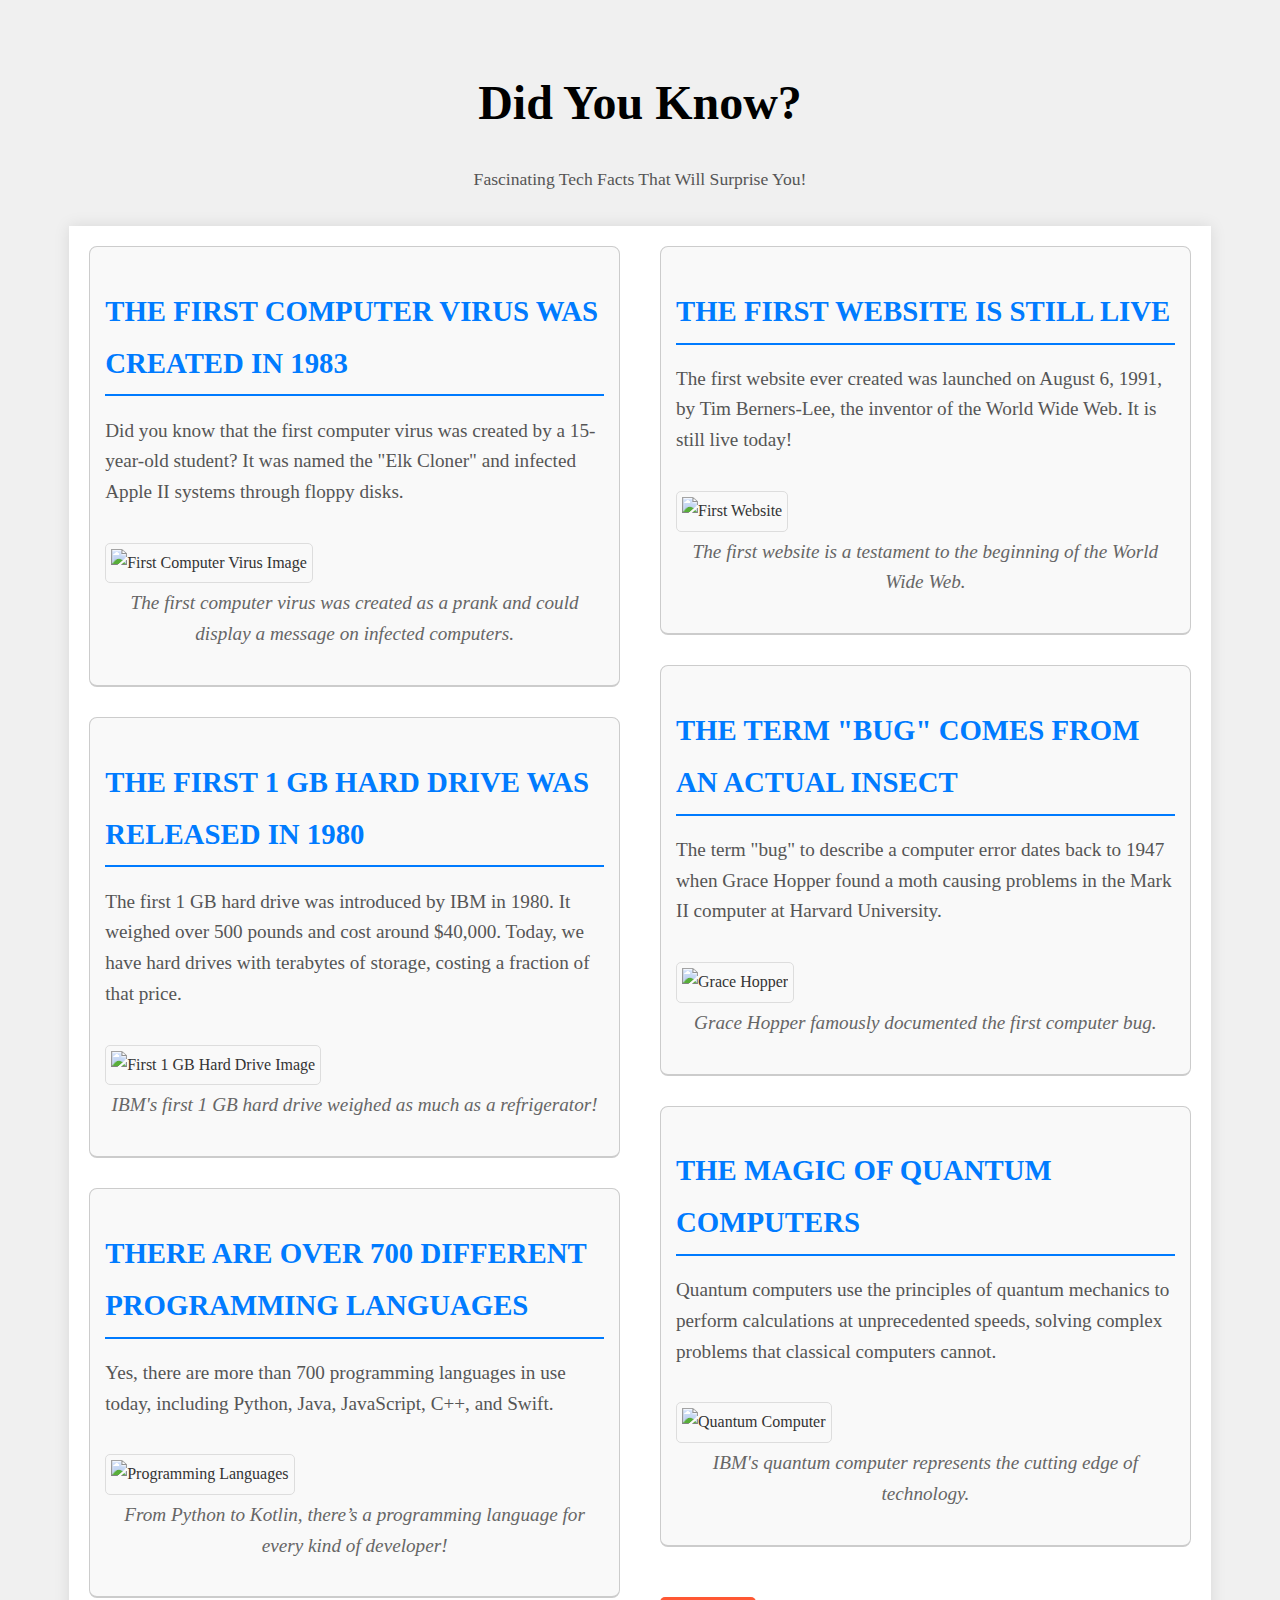
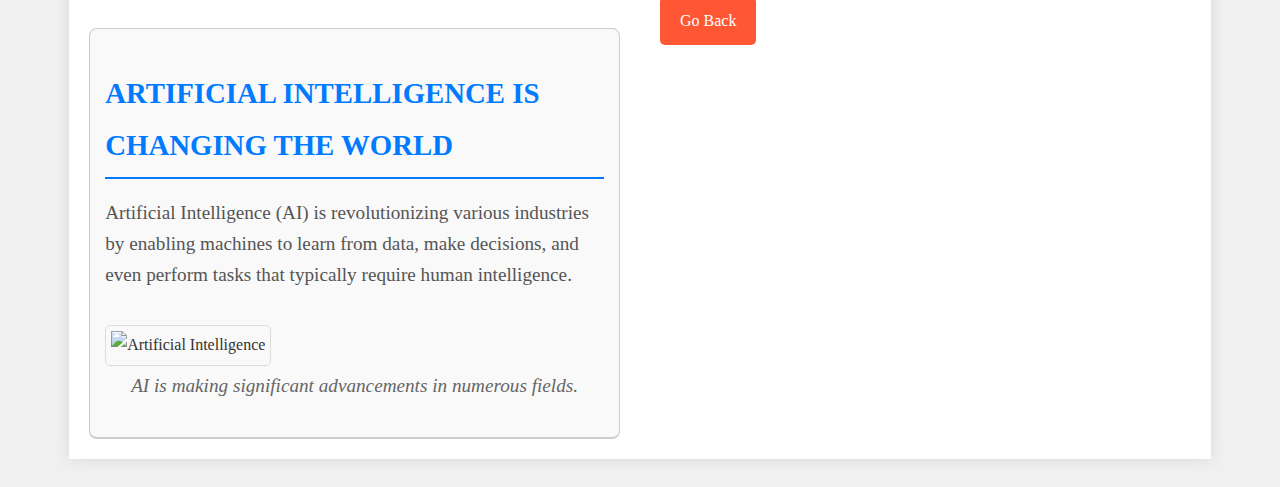
==== did-you-know.html @ 9401b305 "Add files via upload" ====
<!DOCTYPE html>
<html lang="en">
<head>
    <meta charset="UTF-8">
    <meta name="viewport" content="width=device-width, initial-scale=1.0">
    <title>Did You Know? - Tech Facts</title>
    <link rel="stylesheet" href="did-you-know.css"> <!-- Link to external CSS -->
    <style>
        body {
            font-family: 'Georgia', serif; /* Classic newspaper font */
            background-color: #f0f0f0; /* Light grey background to simulate paper */
            color: #333; /* Dark grey text */
            line-height: 1.8;
            padding: 20px;
        }

        h1, h2 {
            font-family: 'Times New Roman', serif;
            font-weight: bold;
            color: #000; /* Black for headlines */
        }

        header {
            text-align: center;
            margin-bottom: 30px;
        }

        .container {
            width: 90%;
            margin: auto;
            padding: 20px;
            background-color: white;
            box-shadow: 0px 0px 15px rgba(0, 0, 0, 0.1);
            column-count: 2; /* Two columns for newspaper feel */
            column-gap: 40px; /* Gap between columns */
        }

        .article {
            margin-bottom: 30px;
            padding: 15px;
            border-bottom: 2px solid #ccc;
            break-inside: avoid; /* Prevent articles from breaking across columns */
        }

        .article h2 {
            font-size: 1.8em;
            text-transform: uppercase;
            margin-bottom: 10px;
        }

        .article p {
            line-height: 1.6;
            font-size: 1.2em;
        }

        img {
            max-width: 100%;
            height: auto;
            margin: 15px 0;
            border: 1px solid #ddd;
            padding: 5px;
        }

        .caption {
            font-size: 0.9em;
            color: #666;
            text-align: center;
            margin-top: -10px;
        }

        .back-button {
            background-color: #FF5733;
            color: white;
            padding: 10px 20px;
            text-align: center;
            text-decoration: none;
            display: inline-block;
            margin-top: 20px;
            border-radius: 5px;
            font-size: 16px;
        }

        .back-button:hover {
            background-color: #C70039;
        }
    </style>
</head>
<body>

    <header>
        <h1>Did You Know?</h1>
        <p>Fascinating Tech Facts That Will Surprise You!</p>
    </header>

    <div class="container">
        <!-- Fact 1 -->
        <div class="article">
            <h2> The First Computer Virus Was Created in 1983</h2>
            <p>Did you know that the first computer virus was created by a 15-year-old student? It was named the "Elk Cloner" and infected Apple II systems through floppy disks.</p>
            <img src="https://as2.ftcdn.net/v2/jpg/02/16/26/21/1000_F_216262123_P9mDwiniMZnzDAH4I41uq1hCdsZxccsr.jpg" alt="First Computer Virus Image">
            <p class="caption">The first computer virus was created as a prank and could display a message on infected computers.</p>
        </div>

        <!-- Fact 2 -->
        <div class="article">
            <h2> The First 1 GB Hard Drive Was Released in 1980</h2>
            <p>The first 1 GB hard drive was introduced by IBM in 1980. It weighed over 500 pounds and cost around $40,000. Today, we have hard drives with terabytes of storage, costing a fraction of that price.</p>
            <img src="https://th.bing.com/th/id/R.dabe7a5b4aa67c8bc72bfa66882c0131?rik=J7tORdN3Tm9Vsg&riu=http%3a%2f%2fwww.marcofolio.net%2fimages%2fstories%2ffun%2fother%2fhistory%2f1_gb.jpg&ehk=oq9K9m30EKQnGX7b0rT1eeibiU4h3f2dODgzLwXgjaw%3d&risl=&pid=ImgRaw&r=0" alt="First 1 GB Hard Drive Image">
            <p class="caption">IBM's first 1 GB hard drive weighed as much as a refrigerator!</p>
        </div>

        <!-- Fact 3 -->
        <div class="article">
            <h2> There Are Over 700 Different Programming Languages</h2>
            <p>Yes, there are more than 700 programming languages in use today, including Python, Java, JavaScript, C++, and Swift.</p>
            <img src="https://th.bing.com/th/id/OIP.vAZV-CCrB_A2ZooKeOEf4AHaEp?rs=1&pid=ImgDetMain" alt="Programming Languages">
            <p class="caption">From Python to Kotlin, there’s a programming language for every kind of developer!</p>
        </div>

        <!-- Fact 4 -->
        <div class="article">
            <h2> Artificial Intelligence is Changing the World</h2>
            <p>Artificial Intelligence (AI) is revolutionizing various industries by enabling machines to learn from data, make decisions, and even perform tasks that typically require human intelligence.</p>
            <img src="https://cdn.pixabay.com/photo/2023/05/07/07/03/ai-generated-7975810_1280.jpg" alt="Artificial Intelligence">
            <p class="caption">AI is making significant advancements in numerous fields.</p>
        </div>

        <!-- Fact 5 -->
        <div class="article">
            <h2> The First Website is Still Live</h2>
            <p>The first website ever created was launched on August 6, 1991, by Tim Berners-Lee, the inventor of the World Wide Web. It is still live today!</p>
            <img src="https://th.bing.com/th/id/OIP.IJgeCd9UuMdzy9P7BmsC3AHaEg?rs=1&pid=ImgDetMain" alt="First Website">
            <p class="caption">The first website is a testament to the beginning of the World Wide Web.</p>
        </div>

        <!-- Fact 6 -->
        <div class="article">
            <h2> The Term "Bug" Comes from an Actual Insect</h2>
            <p>The term "bug" to describe a computer error dates back to 1947 when Grace Hopper found a moth causing problems in the Mark II computer at Harvard University.</p>
            <img src="https://th.bing.com/th/id/R.30b762702a7ce9c20ffcf2cb7fe252a7?rik=V2jwySw8XwoI0w&riu=http%3a%2f%2fwww.poorwilliam.net%2fpix%2fcomputer-harvard-ibm-mark1.jpg&ehk=SAkkCffZuXyZBrWF%2fuAKo%2fZc2D3oiLpAXRvM01cUQyY%3d&risl=&pid=ImgRaw&r=0" alt="Grace Hopper">
            <p class="caption">Grace Hopper famously documented the first computer bug.</p>
        </div>

        <!-- Fact 7 -->
        <div class="article">
            <h2> The Magic of Quantum Computers</h2>
            <p>Quantum computers use the principles of quantum mechanics to perform calculations at unprecedented speeds, solving complex problems that classical computers cannot.</p>
            <img src="https://s.yimg.com/os/creatr-uploaded-images/2021-01/8ca1aa50-6246-11eb-afef-959314e514b9" alt="Quantum Computer">
            <p class="caption">IBM's quantum computer represents the cutting edge of technology.</p>
        </div>

        <!-- Back Button -->
        <a href="exp.html" class="back-button">Go Back</a>

    </div>

</body>
</html>
---- did-you-know.css ----
/* Body styles */
body {
    font-family: 'Merriweather', serif; /* Classic newspaper font */
    background-color: #f4f4f4; /* Light grey background to simulate paper */
    color: #333; /* Dark grey text */
    line-height: 1.8;
    padding: 20px;
}

/* Header styles */
h1 {
    font-family: 'Times New Roman', serif;
    font-weight: bold;
    color: #FF5733; /* Bright orange for the main headline */
    font-size: 3em; /* Larger main title */
    text-align: center;
    margin-bottom: 10px;
}

h2 {
    font-family: 'Georgia', serif;
    font-weight: bold;
    color: #007BFF; /* Bright blue for section headings */
    font-size: 2em; /* Increased font size for section headings */
    text-transform: uppercase;
    border-bottom: 2px solid #007BFF; /* Blue underline for section headings */
    padding-bottom: 5px; /* Space between heading and underline */
}

/* Paragraph styles */
p {
    color: #555; /* Softer grey text for readability */
    font-size: 1.1em;
    margin-bottom: 20px;
}

/* Container styles */
.container {
    width: 90%;
    margin: auto;
    padding: 20px;
    background-color: #ffffff; /* White background for the main content area */
    box-shadow: 0px 0px 15px rgba(0, 0, 0, 0.1); /* Soft shadow for the container */
    column-count: 2; /* Two columns for newspaper feel */
    column-gap: 40px; /* Gap between columns */
}

/* Article styles */
.article {
    margin-bottom: 30px;
    padding: 15px;
    border: 1px solid #ccc; /* Light grey border for article separation */
    border-radius: 8px; /* Rounded corners for articles */
    background-color: #f9f9f9; /* Light grey background for articles */
    transition: background-color 0.3s ease; /* Smooth transition for hover effect */
}

/* Article hover effect */
.article:hover {
    background-color: #e0f7fa; /* Light blue background on hover */
}

/* Article heading styles */
.article h2 {
    color: #007BFF; /* Consistent bright blue for subheadings */
    margin-bottom: 10px; /* Space below heading */
}

/* Image styles */
img {
    max-width: 100%;
    height: auto;
    margin: 15px 0;
    border: 2px solid #007BFF; /* Blue border around images */
    border-radius: 5px; /* Rounded corners for images */
    transition: transform 0.3s; /* Smooth scaling on hover */
}

img:hover {
    transform: scale(1.05); /* Scale image slightly on hover */
}

/* Caption styles */
.caption {
    font-size: 0.9em;
    color: #666;
    text-align: center;
    margin-top: -10px;
    font-style: italic; /* Italics for captions */
}

/* Back button styles */
.back-button {
    background-color: #FF5733; /* Bright orange back button */
    color: white;
    padding: 10px 20px;
    text-align: center;
    text-decoration: none;
    display: inline-block;
    margin-top: 20px;
    border-radius: 5px;
    font-size: 16px;
    transition: background-color 0.3s ease; /* Smooth transition on hover */
}

.back-button:hover {
    background-color: #C70039; /* Darker red on hover */
}

/* Highlight class for important facts */
.highlight {
    background-color: #007BFF; /* Bright blue highlight */
    color: white; /* White text for highlight */
    padding: 5px 10px; /* Padding for the highlight */
    border-radius: 3px; /* Rounded corners for highlights */
    font-weight: bold; /* Bold text for emphasis */
}
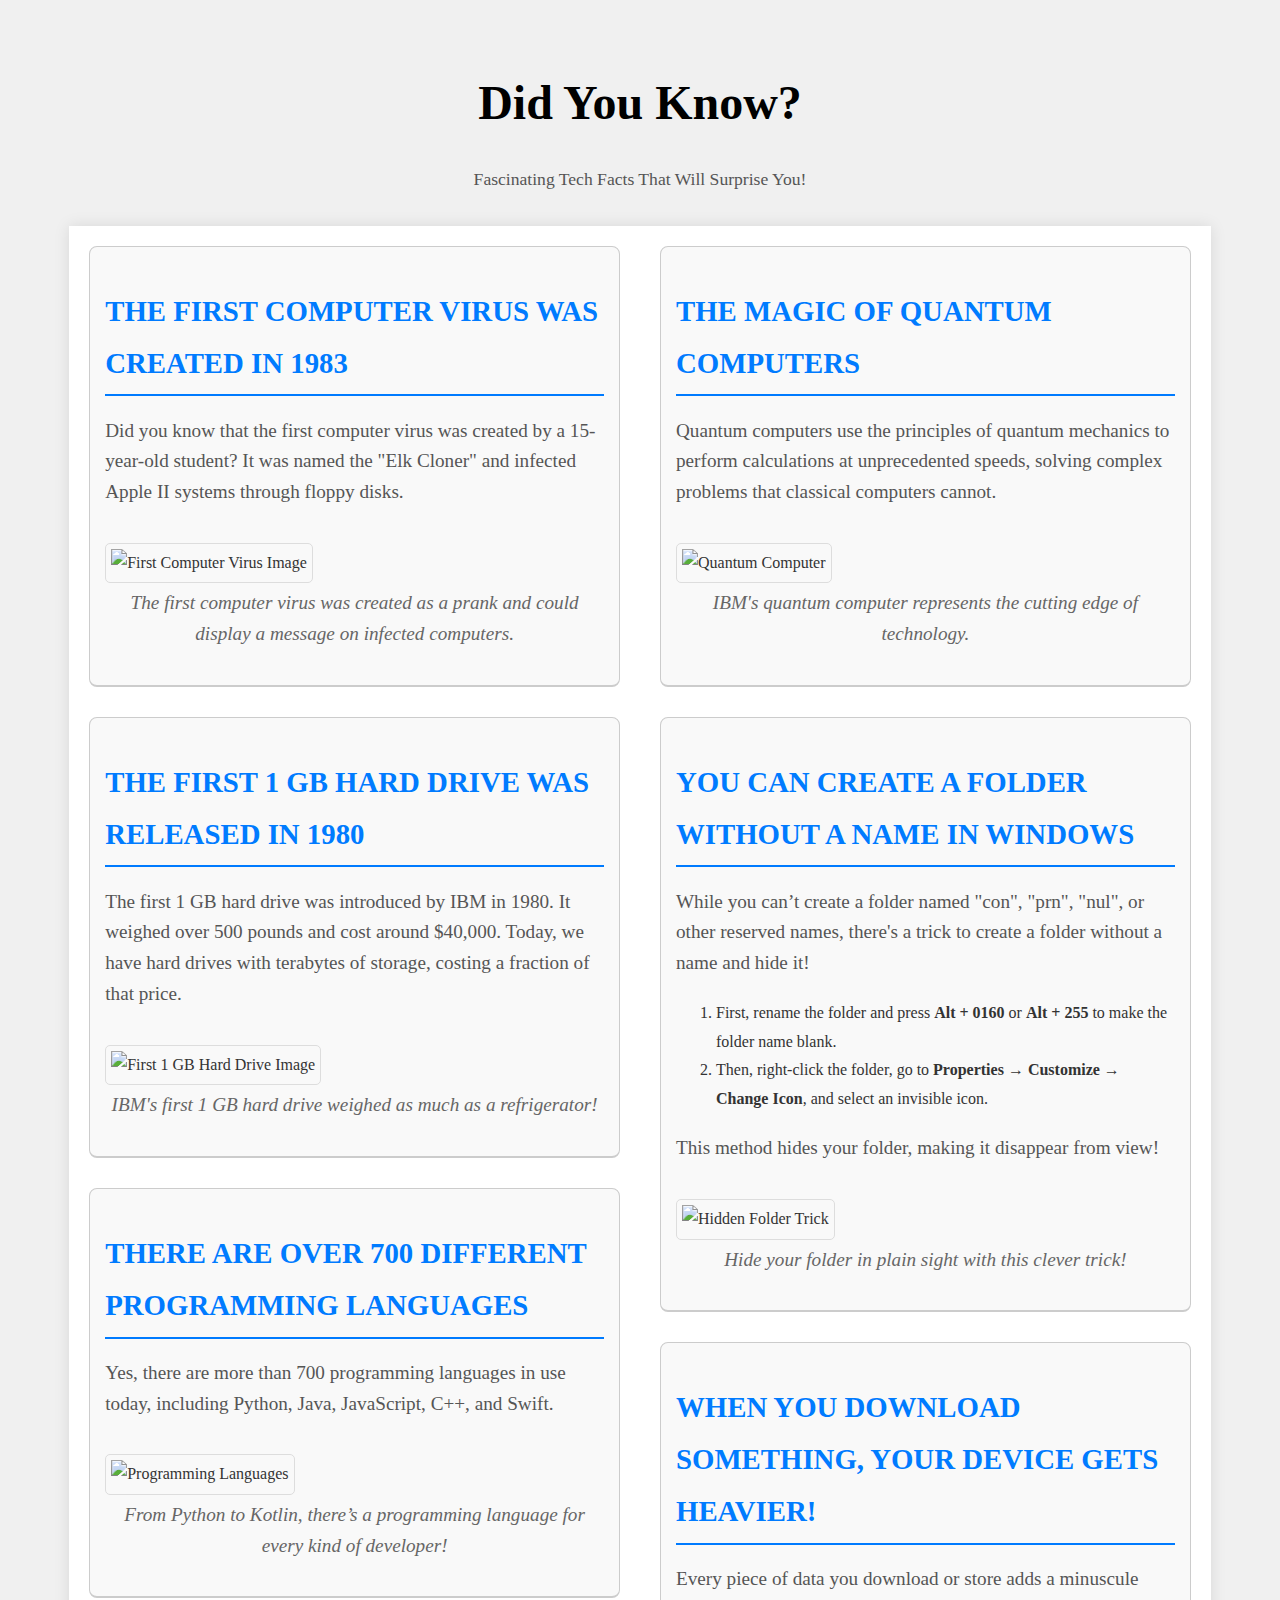
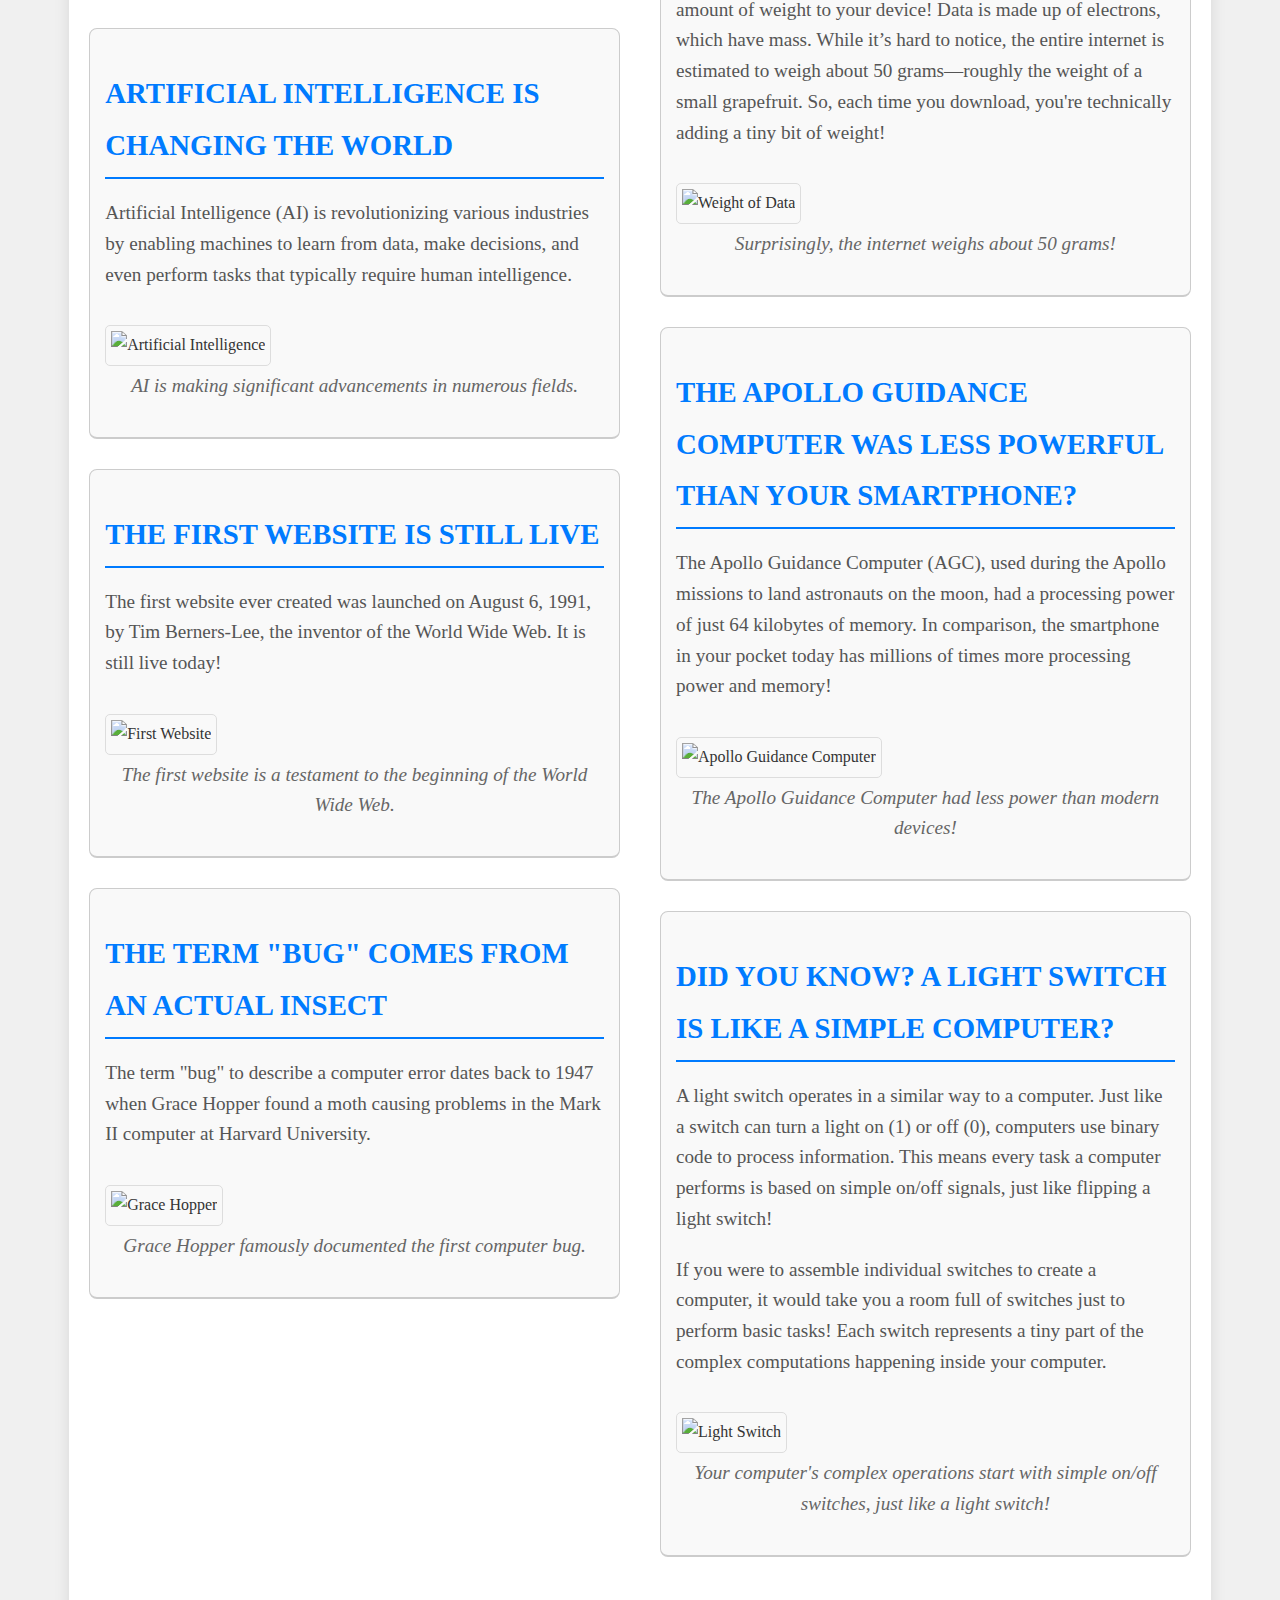
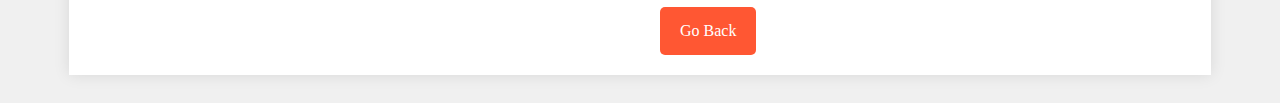
==== commit 8aa74907: "Update did-you-know.html" ====
--- a/did-you-know.html
+++ b/did-you-know.html
@@ -148,6 +148,45 @@
             <img src="https://s.yimg.com/os/creatr-uploaded-images/2021-01/8ca1aa50-6246-11eb-afef-959314e514b9" alt="Quantum Computer">
             <p class="caption">IBM's quantum computer represents the cutting edge of technology.</p>
         </div>
+	
+	<!-- Fact 5 -->
+<div class="article">
+    <h2> You Can Create a Folder Without a Name in Windows</h2>
+    <p>While you can’t create a folder named "con", "prn", "nul", or other reserved names, there's a trick to create a folder without a name and hide it!</p>
+    <ol>
+        <li>First, rename the folder and press <strong>Alt + 0160</strong> or <strong>Alt + 255</strong> to make the folder name blank.</li>
+        <li>Then, right-click the folder, go to <strong>Properties</strong> → <strong>Customize</strong> → <strong>Change Icon</strong>, and select an invisible icon.</li>
+    </ol>
+    <p>This method hides your folder, making it disappear from view!</p>
+    <img src="https://i.ytimg.com/vi/-w-xCoPMptU/maxresdefault.jpg?sqp=-oaymwEmCIAKENAF8quKqQMa8AEB-AH-CYAC0AWKAgwIABABGEAgLSh_MA8=&rs=AOn4CLBPXkNn2-YoUHgu1ZsVi68-I1e1wA" alt="Hidden Folder Trick">
+    <p class="caption">Hide your folder in plain sight with this clever trick!</p>
+</div>
+	
+	<!-- Fact 6 -->
+<div class="article">
+    <h2>When You Download Something, Your Device Gets Heavier!</h2>
+    <p>Every piece of data you download or store adds a minuscule amount of weight to your device! Data is made up of electrons, which have mass. While it’s hard to notice, the entire internet is estimated to weigh about 50 grams—roughly the weight of a small grapefruit. So, each time you download, you're technically adding a tiny bit of weight!</p>
+    <img src="https://th.bing.com/th/id/OIP.O15rbCHa5RIVL6l0a2VtSQHaGN?w=650&h=545&rs=1&pid=ImgDetMain" alt="Weight of Data">
+    <p class="caption">Surprisingly, the internet weighs about 50 grams!</p>
+</div>
+
+	<!-- Fact 7 -->
+<div class="article">
+    <h2>The Apollo Guidance Computer Was Less Powerful Than Your Smartphone?</h2>
+    <p>The Apollo Guidance Computer (AGC), used during the Apollo missions to land astronauts on the moon, had a processing power of just 64 kilobytes of memory. In comparison, the smartphone in your pocket today has millions of times more processing power and memory!</p>
+    <img src="https://th.bing.com/th/id/OIP.KMbTqAfZBkli1WPXYPeABAHaEK?rs=1&pid=ImgDetMain" alt="Apollo Guidance Computer">
+    <p class="caption">The Apollo Guidance Computer had less power than modern devices!</p>
+</div>
+
+	<!-- Fact about Light Switch and Computers -->
+<div class="article">
+    <h2>Did You Know? A Light Switch is Like a Simple Computer?</h2>
+    <p>A light switch operates in a similar way to a computer. Just like a switch can turn a light on (1) or off (0), computers use binary code to process information. This means every task a computer performs is based on simple on/off signals, just like flipping a light switch!</p>
+    <p>If you were to assemble individual switches to create a computer, it would take you a room full of switches just to perform basic tasks! Each switch represents a tiny part of the complex computations happening inside your computer.</p>
+    <img src="https://th.bing.com/th/id/R.db46e72b54ed3ae5c57aff0f8ce0c3bb?rik=mzZNHMMW%2byZsyw&riu=http%3a%2f%2fmedia.istockphoto.com%2fvectors%2flight-bulb-character-flipping-a-switch-vector-id167138168%3fk%3d6%26m%3d167138168%26s%3d612x612%26w%3d0%26h%3drXwdTJzl0c9p9yCEKHhaFjmn0wuggVEkQFa63kNoXgo%3d&ehk=Dcic34aLjz8Hmve5zXKpwF7RZBriA4RTacCZgqdqj7U%3d&risl=&pid=ImgRaw&r=0" alt="Light Switch">
+    <p class="caption">Your computer's complex operations start with simple on/off switches, just like a light switch!</p>
+</div>
+
 
         <!-- Back Button -->
         <a href="exp.html" class="back-button">Go Back</a>
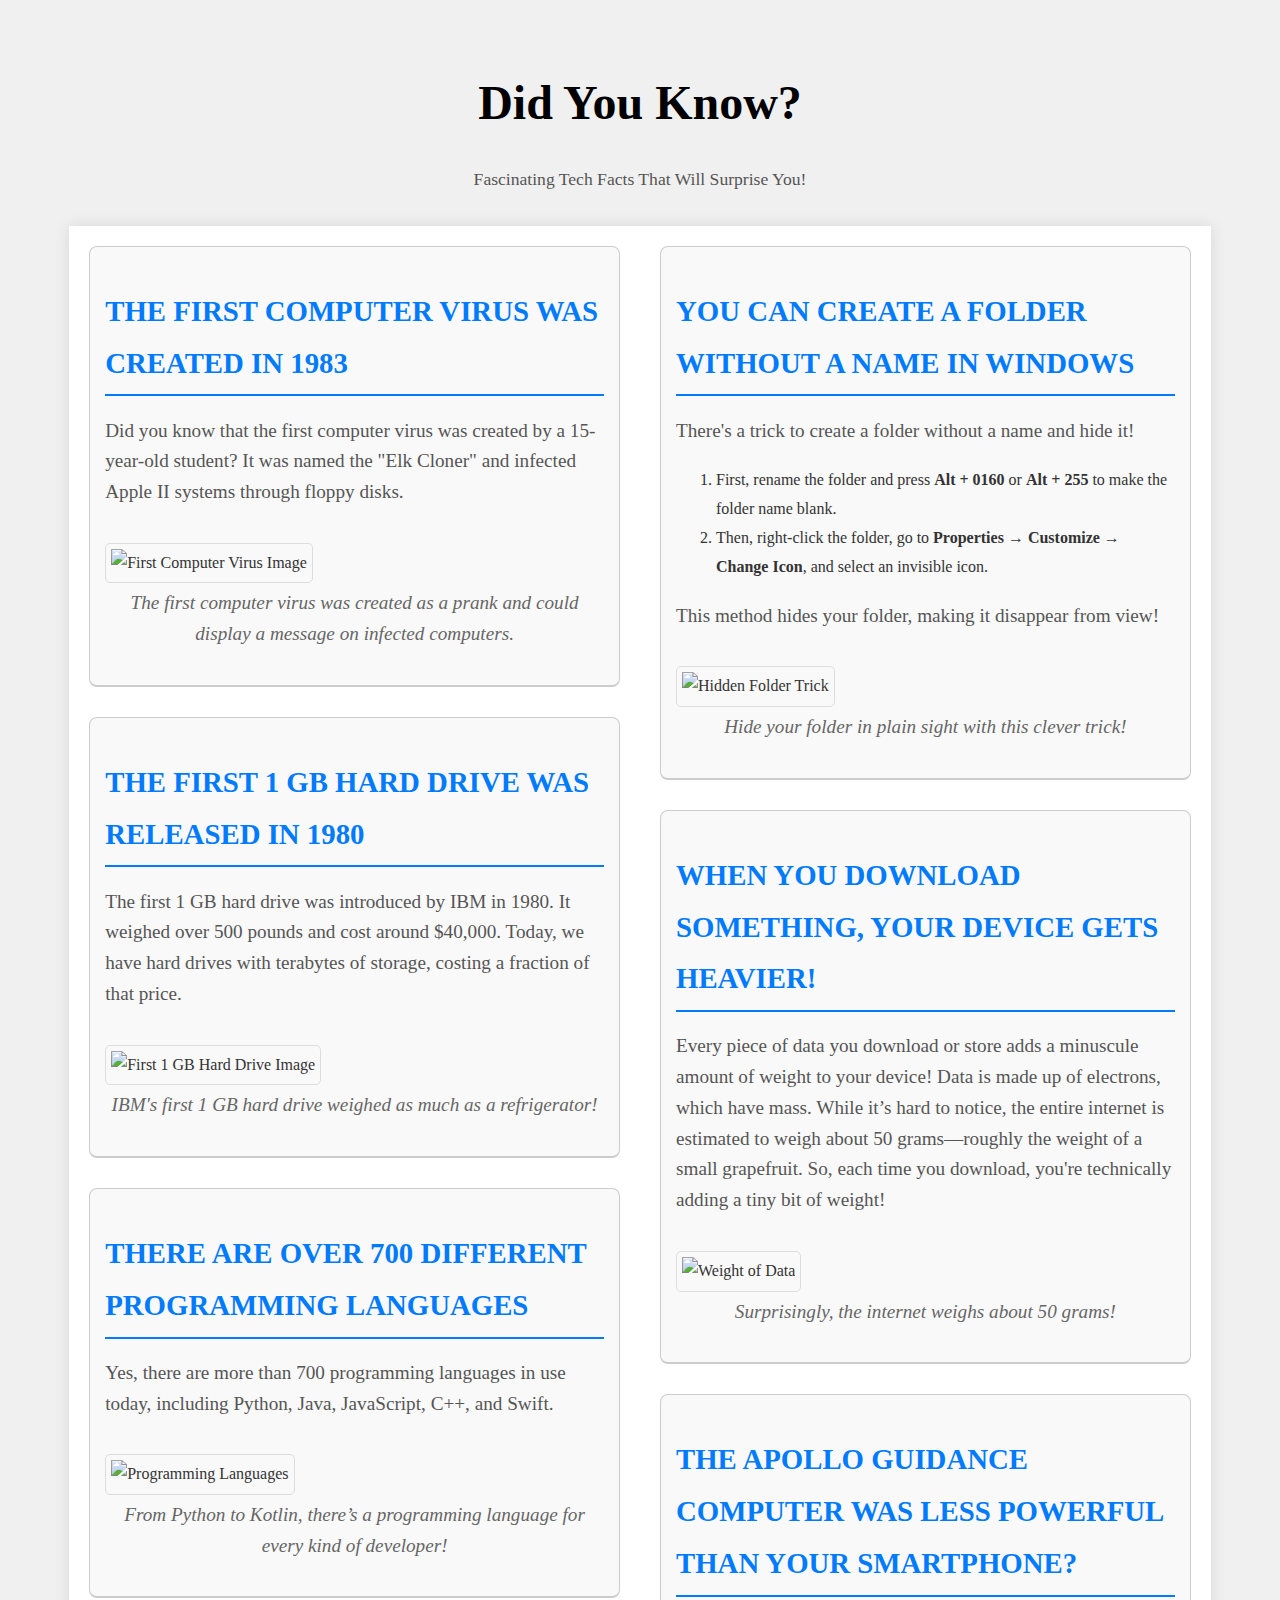
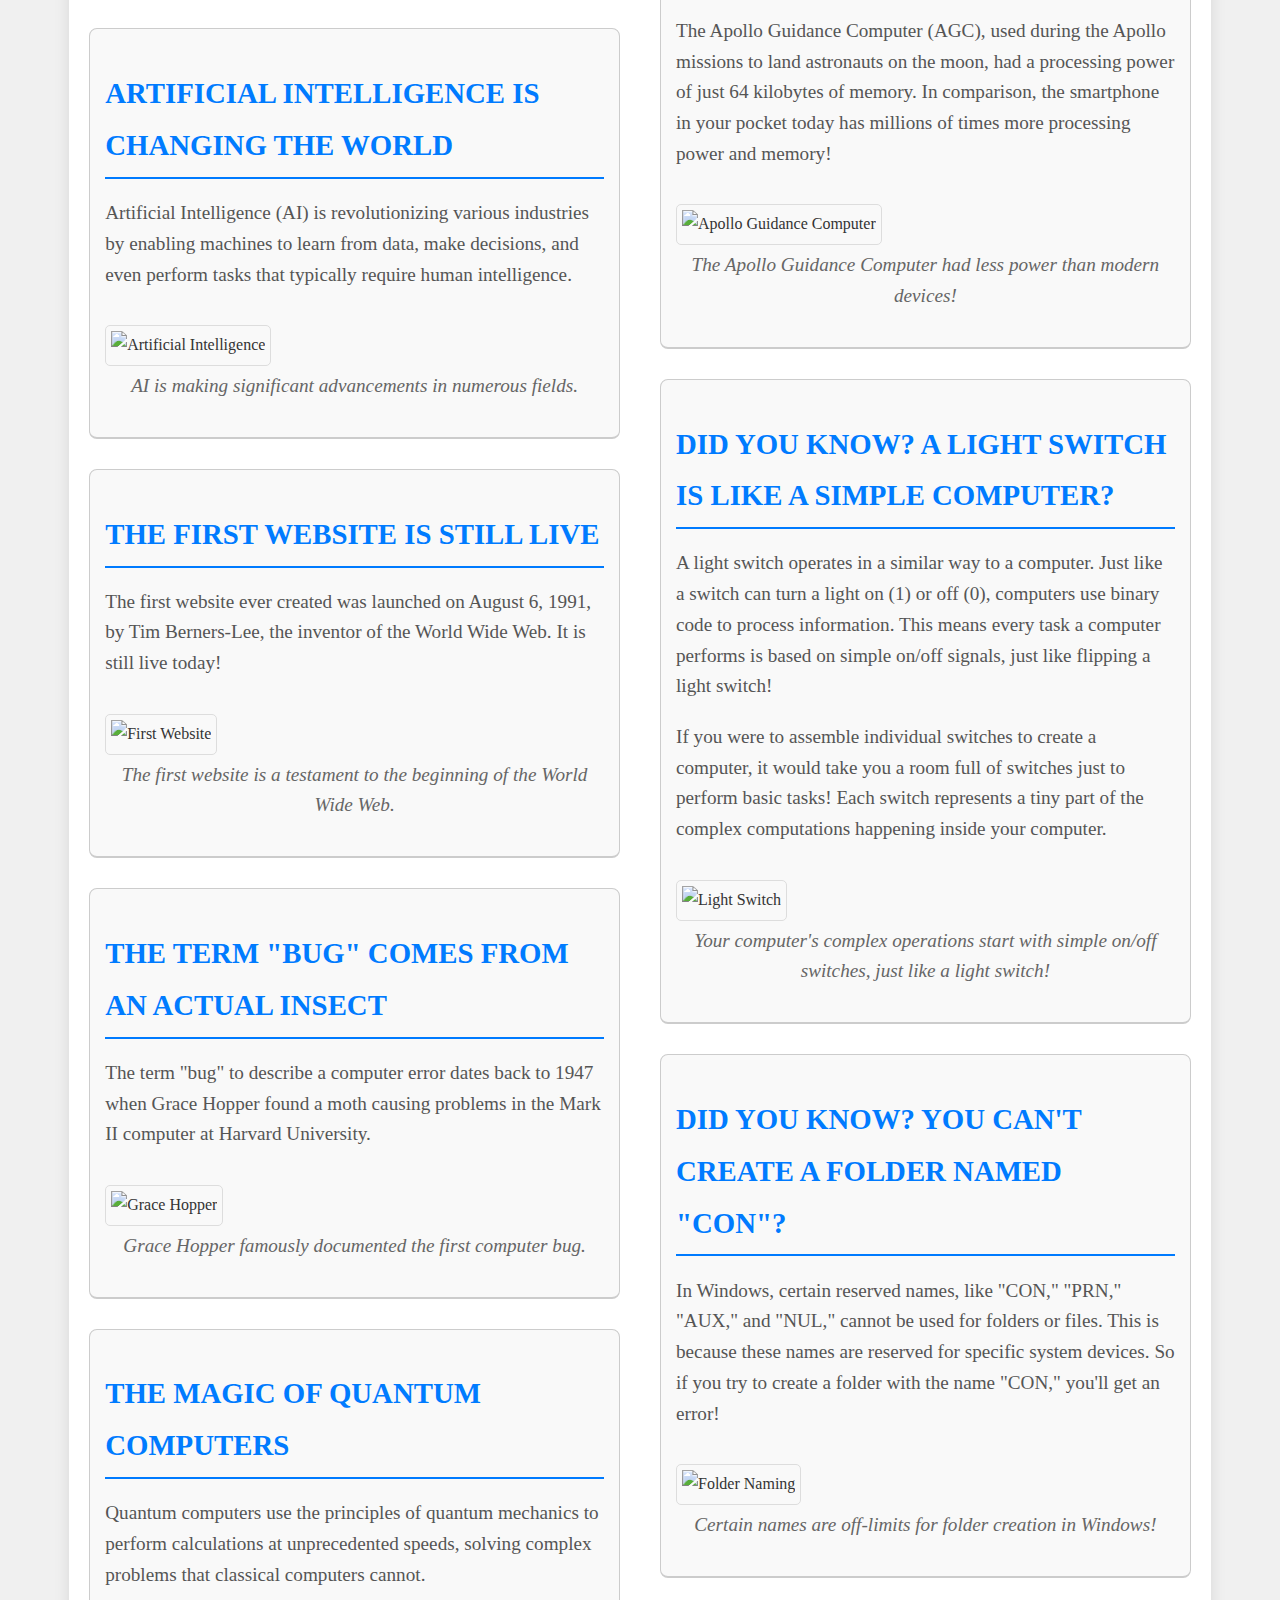
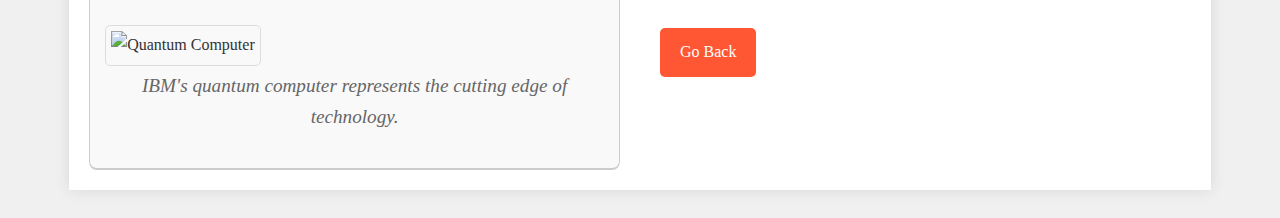
==== commit 44de0969: "Update did-you-know.html" ====
--- a/did-you-know.html
+++ b/did-you-know.html
@@ -152,7 +152,7 @@
 	<!-- Fact 5 -->
 <div class="article">
     <h2> You Can Create a Folder Without a Name in Windows</h2>
-    <p>While you can’t create a folder named "con", "prn", "nul", or other reserved names, there's a trick to create a folder without a name and hide it!</p>
+    <p>There's a trick to create a folder without a name and hide it!</p>
     <ol>
         <li>First, rename the folder and press <strong>Alt + 0160</strong> or <strong>Alt + 255</strong> to make the folder name blank.</li>
         <li>Then, right-click the folder, go to <strong>Properties</strong> → <strong>Customize</strong> → <strong>Change Icon</strong>, and select an invisible icon.</li>
@@ -187,7 +187,14 @@
     <p class="caption">Your computer's complex operations start with simple on/off switches, just like a light switch!</p>
 </div>
 
-
+<!-- Fact about Naming Folders -->
+<div class="article">
+    <h2>Did You Know? You Can't Create a Folder Named "CON"?</h2>
+    <p>In Windows, certain reserved names, like "CON," "PRN," "AUX," and "NUL," cannot be used for folders or files. This is because these names are reserved for specific system devices. So if you try to create a folder with the name "CON," you'll get an error!</p>
+    <img src="https://th.bing.com/th/id/OIP.Lt09KVuh8jsHc8Uez-lKNgHaE7?w=1280&h=853&rs=1&pid=ImgDetMain" alt="Folder Naming">
+    <p class="caption">Certain names are off-limits for folder creation in Windows!</p>
+</div>
+	
         <!-- Back Button -->
         <a href="exp.html" class="back-button">Go Back</a>
 
